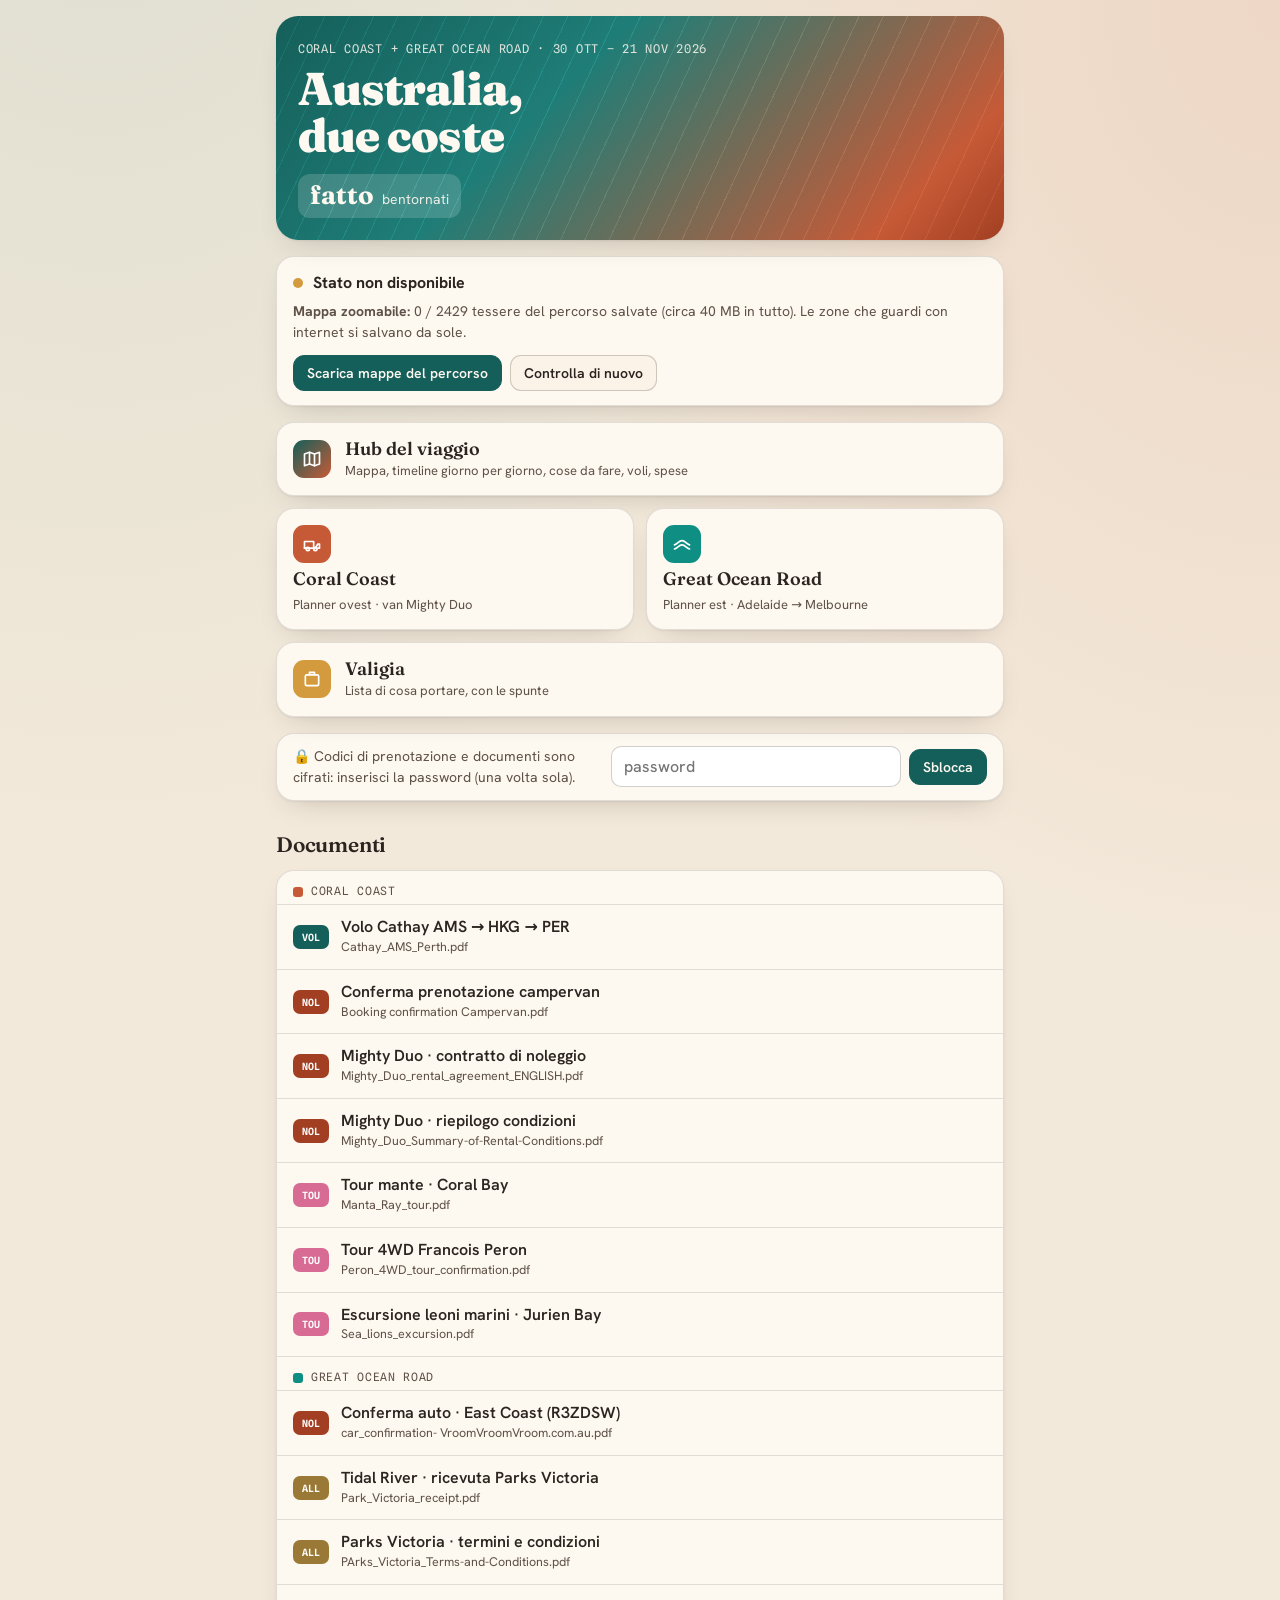
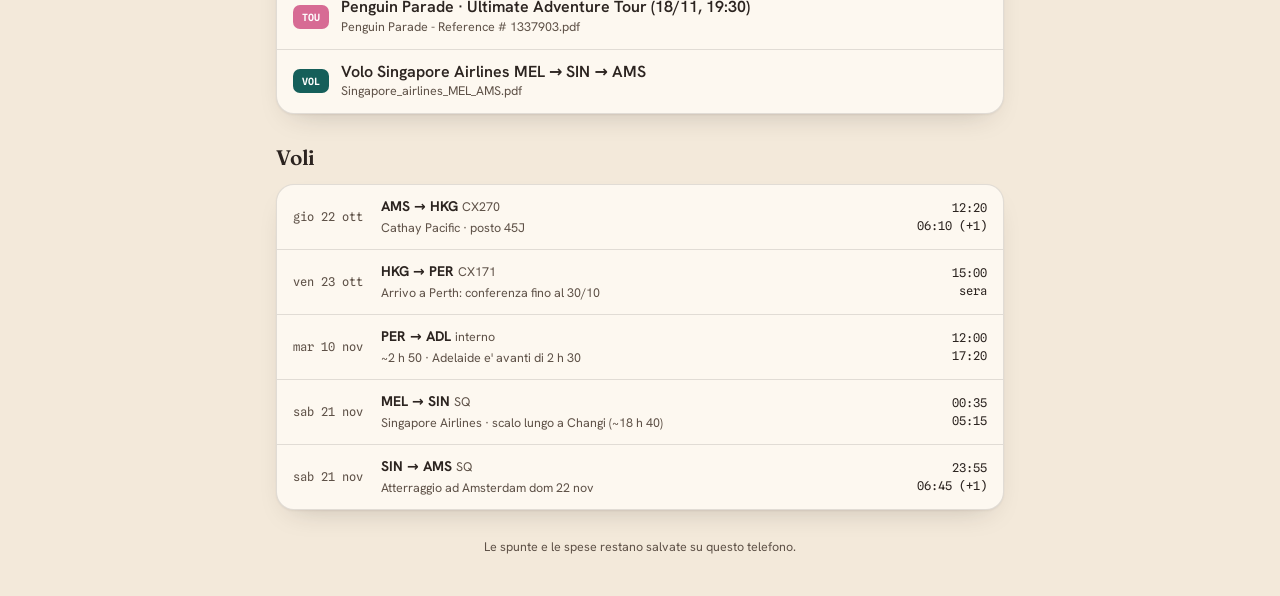
==== index.html @ a4b5073a "Add files via upload" ====
<!doctype html>
<html lang="it">
<head>
<meta charset="utf-8">
<meta name="viewport" content="width=device-width, initial-scale=1, viewport-fit=cover">
<title>Australia · due coste</title>
<meta name="description" content="Il viaggio in Australia: hub, planner, valigia e documenti, anche offline.">
<link rel="stylesheet" href="fonts/fonts.css">
<link rel="manifest" href="manifest.webmanifest">
<meta name="theme-color" content="#155f5a">
<meta name="apple-mobile-web-app-capable" content="yes">
<meta name="mobile-web-app-capable" content="yes">
<meta name="apple-mobile-web-app-status-bar-style" content="default">
<meta name="apple-mobile-web-app-title" content="Australia">
<link rel="apple-touch-icon" href="icons/apple-touch-icon.png">
<link rel="icon" href="icons/icon-192.png">
<!-- anteprima del link su WhatsApp / Telegram -->
<meta property="og:title" content="Australia · due coste">
<meta property="og:description" content="Coral Coast + Great Ocean Road · 30 ott – 21 nov 2026. Hub, planner, valigia e documenti, anche offline.">
<meta property="og:image" content="icons/icon-512.png">
<style>
  :root{
    --sand:#f3e9da;--paper:#fdf8f0;--paper-2:#fbf3e7;--ink:#2c2420;--ink-soft:#5e5147;
    --terra:#c65a37;--terra-deep:#a23f22;--teal:#1f7d77;--teal-map:#0f8f84;--teal-deep:#155f5a;
    --pink:#d76b94;--ochre:#d39b3e;--ok:#2f7d4f;
    --line:rgba(44,36,32,.13);--line-strong:rgba(44,36,32,.22);
    --shadow:0 1px 2px rgba(44,36,32,.06),0 12px 30px -16px rgba(44,36,32,.28);
  }
  *{box-sizing:border-box}
  body{margin:0;font-family:'Hanken Grotesk',system-ui,sans-serif;color:var(--ink);background-color:var(--sand);
    background-image:radial-gradient(120% 90% at 8% -10%, rgba(31,125,119,.10), transparent 55%),
      radial-gradient(120% 90% at 100% 0%, rgba(198,90,55,.13), transparent 50%);
    line-height:1.5;-webkit-font-smoothing:antialiased}
  .wrap{max-width:760px;margin:0 auto;padding:calc(16px + env(safe-area-inset-top)) 16px calc(40px + env(safe-area-inset-bottom))}
  a{color:var(--teal-deep)}
  h2{font-family:'Fraunces',Georgia,serif;font-weight:600;font-size:21px;margin:28px 0 10px;letter-spacing:-.01em}

  header.hero{position:relative;border-radius:22px;overflow:hidden;color:var(--paper);padding:24px 22px 22px;box-shadow:var(--shadow);
    background:linear-gradient(135deg,var(--teal-deep) 0%,var(--teal) 38%,var(--terra) 86%,var(--terra-deep) 100%)}
  header.hero::after{content:"";position:absolute;inset:0;opacity:.16;mix-blend-mode:overlay;pointer-events:none;
    background-image:repeating-linear-gradient(115deg,#fff 0 1px,transparent 1px 22px)}
  .hero > *{position:relative}
  .kicker{font-family:'Spline Sans Mono',monospace;font-size:12px;letter-spacing:.06em;text-transform:uppercase;opacity:.85}
  .hero h1{font-family:'Fraunces',Georgia,serif;font-weight:900;font-size:clamp(32px,9vw,46px);line-height:1.02;margin:8px 0 14px;letter-spacing:-.02em}
  .count{display:inline-flex;align-items:baseline;gap:8px;background:rgba(255,255,255,.16);border-radius:12px;padding:8px 12px}
  .count b{font-family:'Fraunces',Georgia,serif;font-size:26px;line-height:1}
  .count span{font-size:14px;opacity:.9}

  .card{background:var(--paper);border:1px solid var(--line);border-radius:18px;box-shadow:var(--shadow)}

  .tiles{display:grid;grid-template-columns:1fr 1fr;gap:12px;margin-top:16px}
  .tile{display:flex;flex-direction:column;gap:6px;padding:16px;text-decoration:none;color:var(--ink);min-height:122px;position:relative;overflow:hidden}
  .tile.big{grid-column:1 / -1;min-height:0}
  .tile .ic{width:38px;height:38px;border-radius:11px;display:flex;align-items:center;justify-content:center;color:#fff}
  .tile b{font-family:'Fraunces',Georgia,serif;font-weight:600;font-size:18px;line-height:1.15}
  .tile small{color:var(--ink-soft);font-size:13px;line-height:1.35}
  .tile:active{transform:scale(.985)}
  .tile.big{flex-direction:row;align-items:center;gap:14px}
  .tile.big .txt{display:flex;flex-direction:column;gap:2px}

  .status{margin-top:16px;padding:14px 16px}
  .status .row{display:flex;align-items:center;gap:10px}
  .dot{width:10px;height:10px;border-radius:50%;background:var(--ochre);flex:none}
  .dot.ok{background:var(--ok)} .dot.err{background:var(--terra)}
  .status b{font-weight:700}
  .status p{margin:6px 0 0;color:var(--ink-soft);font-size:14px}
  .bar{height:6px;background:var(--line);border-radius:6px;overflow:hidden;margin-top:10px;display:none}
  .bar i{display:block;height:100%;width:0;background:var(--teal-map);transition:width .3s}
  .btns{display:flex;gap:8px;flex-wrap:wrap;margin-top:12px}
  .btn{font:600 14px/1 'Hanken Grotesk',system-ui,sans-serif;border:1px solid var(--line-strong);background:var(--paper-2);color:var(--ink);
    border-radius:11px;padding:10px 13px;cursor:pointer}
  .btn.primary{background:var(--teal-deep);border-color:var(--teal-deep);color:var(--paper)}
  .btn[disabled]{opacity:.5}

  .install{margin-top:16px;padding:16px;border-color:rgba(198,90,55,.35);background:#fff6ee}
  .install h3{margin:0 0 6px;font-family:'Fraunces',Georgia,serif;font-weight:600;font-size:18px}
  .install ol{margin:6px 0 0;padding-left:20px}
  .install li{margin:4px 0}
  .install .sh{display:inline-block;vertical-align:-3px}

  ul.docs,ul.flights{list-style:none;margin:0;padding:0}
  ul.docs li + li, ul.flights li + li{border-top:1px solid var(--line)}
  ul.docs a{display:flex;align-items:center;gap:12px;padding:12px 16px;text-decoration:none;color:var(--ink)}
  .ki{flex:none;width:36px;height:24px;border-radius:7px;color:#fff;font:600 10px/24px 'Spline Sans Mono',monospace;text-align:center;text-transform:uppercase}
  .lb{display:block;font-weight:600;line-height:1.3}
  .dy{display:block;color:var(--ink-soft);font-size:12.5px}
  .leghead{display:flex;align-items:center;gap:8px;padding:12px 16px 4px;font-family:'Spline Sans Mono',monospace;font-size:11.5px;letter-spacing:.06em;text-transform:uppercase;color:var(--ink-soft)}
  .sw{width:10px;height:10px;border-radius:3px}
  ul.flights li{display:grid;grid-template-columns:78px 1fr auto;gap:10px;padding:11px 16px;align-items:center;font-size:14px}
  .fw{font-family:'Spline Sans Mono',monospace;font-size:12px;color:var(--ink-soft)}
  .fr{font-weight:700}
  .fn{color:var(--ink-soft);font-size:12.5px}
  .ft{text-align:right;font-family:'Spline Sans Mono',monospace;font-size:12px}
  .lockrow{display:flex;flex-wrap:wrap;align-items:center;gap:8px;padding:12px 16px;border-bottom:1px solid var(--line);font-size:14px;color:var(--ink-soft)}
  .lockrow .t{flex:1 1 180px}
  .lockrow input{flex:1 1 160px;min-width:0;font:500 16px/1.2 'Hanken Grotesk',system-ui,sans-serif;padding:10px 12px;border:1px solid var(--line-strong);border-radius:10px;background:#fff;color:var(--ink)}
  .lockrow .err{color:var(--terra-deep);flex-basis:100%}
  .lockcard{margin-top:16px}
  .lockcard .lockrow{border-bottom:0}
  .pren{display:flex;flex-direction:column;gap:10px}
  .pc{padding:14px 16px}
  .pc .top{display:flex;align-items:baseline;gap:8px;justify-content:space-between}
  .pc h3{margin:0;font-family:'Fraunces',Georgia,serif;font-weight:600;font-size:17px;line-height:1.2}
  .pc .who{color:var(--ink-soft);font-size:13px}
  .pc .when{margin-top:4px;font-family:'Spline Sans Mono',monospace;font-size:12.5px;color:var(--teal-deep)}
  .code{display:flex;align-items:center;gap:10px;margin:10px 0 6px;padding:8px 10px;background:var(--paper-2);border:1px dashed var(--line-strong);border-radius:10px}
  .code small{font-size:11px;letter-spacing:.06em;text-transform:uppercase;color:var(--ink-soft)}
  .code b{font-family:'Spline Sans Mono',monospace;font-size:19px;letter-spacing:.04em;flex:1;user-select:all;-webkit-user-select:all}
  .code button{font:600 13px/1 'Hanken Grotesk',system-ui,sans-serif;border:1px solid var(--line-strong);background:#fff;border-radius:8px;padding:7px 9px;color:var(--ink)}
  .pc ul{margin:6px 0 0;padding-left:18px;font-size:14px;color:var(--ink)}
  .pc li{margin:3px 0}
  .pc .acts{display:flex;gap:8px;flex-wrap:wrap;margin-top:10px}
  .pc .acts a{font:600 13.5px/1 'Hanken Grotesk',system-ui,sans-serif;text-decoration:none;color:var(--teal-deep);border:1px solid var(--line-strong);border-radius:9px;padding:8px 10px;background:#fff}
  .pc.west{border-left:4px solid var(--terra)} .pc.east{border-left:4px solid var(--teal-map)}
  .pnr{font-family:'Spline Sans Mono',monospace;font-size:11.5px;color:var(--teal-deep)}
  footer{margin-top:28px;color:var(--ink-soft);font-size:12.5px;text-align:center}
  @media (max-width:380px){ .tiles{grid-template-columns:1fr} }
</style>
</head>
<body>
<div class="wrap">

  <header class="hero">
    <div class="kicker" id="kicker">Coral Coast + Great Ocean Road</div>
    <h1>Australia,<br>due coste</h1>
    <div class="count" id="count"></div>
  </header>

  <div class="card install" id="install" hidden>
    <h3>Mettilo sulla schermata Home</h3>
    <div>Così si apre come un'app e funziona anche senza internet.</div>
    <ol>
      <li>Se sei dentro WhatsApp o Telegram, apri il link in <b>Safari</b> (menu <b>⋯</b> o icona della bussola → «Apri in Safari»).</li>
      <li>Tocca <b>Condividi</b> <svg class="sh" width="16" height="16" viewBox="0 0 24 24" fill="none" stroke="currentColor" stroke-width="2.2" stroke-linecap="round" stroke-linejoin="round"><path d="M12 3v12"/><path d="M7 8l5-5 5 5"/><path d="M5 13v6a2 2 0 0 0 2 2h10a2 2 0 0 0 2-2v-6"/></svg> → <b>Aggiungi alla schermata Home</b>.</li>
      <li>Apri l'icona <b>Australia</b> con internet e aspetta che qui sotto compaia <b>«Pronto offline»</b>.</li>
    </ol>
  </div>

  <div class="card status" id="status" hidden>
    <div class="row"><span class="dot" id="st-dot"></span><div><b id="st-title">Controllo…</b></div></div>
    <p id="st-text"></p>
    <div class="bar" id="st-bar"><i></i></div>
    <p id="map-text"></p>
    <div class="bar" id="map-bar"><i></i></div>
    <div class="btns">
      <button class="btn primary" id="map-btn">Scarica mappe del percorso</button>
      <button class="btn" id="recheck">Controlla di nuovo</button>
    </div>
  </div>

  <nav class="tiles" id="tiles">
    <a class="card tile big" href="hub/australia.html">
      <span class="ic" style="background:linear-gradient(135deg,var(--teal-deep),var(--terra))">
        <svg width="20" height="20" viewBox="0 0 24 24" fill="none" stroke="currentColor" stroke-width="2" stroke-linecap="round" stroke-linejoin="round"><path d="M9 4 3 6v14l6-2 6 2 6-2V4l-6 2-6-2z"/><path d="M9 4v14M15 6v14"/></svg>
      </span>
      <span class="txt"><b>Hub del viaggio</b><small>Mappa, timeline giorno per giorno, cose da fare, voli, spese</small></span>
    </a>
    <a class="card tile" href="Perth_coast/piano_viaggio_west_coast.html">
      <span class="ic" style="background:var(--terra)"><svg width="20" height="20" viewBox="0 0 24 24" fill="none" stroke="currentColor" stroke-width="2" stroke-linecap="round" stroke-linejoin="round"><path d="M3 17h13l3-5h2v5h-2"/><path d="M3 17V9h11v8"/><circle cx="7" cy="18" r="2"/><circle cx="16" cy="18" r="2"/></svg></span>
      <b>Coral Coast</b><small>Planner ovest · van Mighty Duo</small>
    </a>
    <a class="card tile" href="Adelaide_Melbourne/piano_viaggio_great_ocean_road.html">
      <span class="ic" style="background:var(--teal-map)"><svg width="20" height="20" viewBox="0 0 24 24" fill="none" stroke="currentColor" stroke-width="2" stroke-linecap="round" stroke-linejoin="round"><path d="M3 18c4-1 5-5 9-5s5 4 9 5"/><path d="M3 13c4-1 5-5 9-5s5 4 9 5"/></svg></span>
      <b>Great Ocean Road</b><small>Planner est · Adelaide → Melbourne</small>
    </a>
    <a class="card tile big" href="valigia/valigia.html">
      <span class="ic" style="background:var(--ochre)"><svg width="20" height="20" viewBox="0 0 24 24" fill="none" stroke="currentColor" stroke-width="2" stroke-linecap="round" stroke-linejoin="round"><rect x="4" y="7" width="16" height="13" rx="2"/><path d="M9 7V4h6v3"/></svg></span>
      <span class="txt"><b>Valigia</b><small>Lista di cosa portare, con le spunte</small></span>
    </a>
  </nav>

  <div class="card lockcard" id="lockcard" hidden><form class="lockrow" id="lockrow"></form></div>

  <section id="pren-wrap" hidden>
    <h2>Prenotazioni</h2>
    <div class="pren" id="pren"></div>
  </section>

  <h2>Documenti</h2>
  <div class="card"><ul class="docs" id="docs"></ul></div>

  <h2>Voli</h2>
  <div class="card"><ul class="flights" id="flights"></ul></div>

  <footer id="foot">Le spunte e le spese restano salvate su questo telefono.</footer>
</div>

<script src="hub/hub-geo.js"></script>
<script src="Documenti_cifrati/chiave.js"></script>
<script src="lib/doccrypt.js"></script>
<script>
(function(){
  var $ = function(s){ return document.querySelector(s); };
  var esc = function(s){ return String(s == null ? '' : s).replace(/[&<>"]/g, function(c){ return {'&':'&amp;','<':'&lt;','>':'&gt;','"':'&quot;'}[c]; }); };
  var ONLINE_SITE = /^https?:$/.test(location.protocol);
  var STANDALONE = navigator.standalone === true || (window.matchMedia && matchMedia('(display-mode: standalone)').matches);
  var IOS = /iPad|iPhone|iPod/.test(navigator.userAgent) || (navigator.platform === 'MacIntel' && navigator.maxTouchPoints > 1);

  /* ---------- testata ---------- */
  $('#kicker').textContent = HUB_CONFIG.kicker;
  var today = new Date(); today.setHours(0,0,0,0);
  var dep = new Date(HUB_CONFIG.departure.date + 'T00:00:00');
  var d1 = new Date(HUB_CONFIG.roadTripStart.date + 'T00:00:00');
  var end = new Date('2026-11-22T00:00:00');
  var days = function(a,b){ return Math.round((a - b) / 86400000); };
  var c = $('#count');
  if(today < dep){ var n = days(dep, today); c.innerHTML = '<b>' + n + '</b><span>' + (n === 1 ? 'giorno' : 'giorni') + ' alla partenza</span>'; }
  else if(today < d1){ c.innerHTML = '<b>' + days(d1, today) + '</b><span>giorni al road trip</span>'; }
  else if(today <= end){ c.innerHTML = '<b>Giorno ' + (days(today, d1) + 1) + '</b><span>del road trip</span>'; }
  else { c.innerHTML = '<b>fatto</b><span>bentornati</span>'; }

  /* ---------- documenti ---------- */
  var kinds = {volo:'#155f5a', noleggio:'#a23f22', tour:'#d76b94', alloggio:'#9a7836'};
  var docHref = function(file){
    var rel = 'Documenti/' + encodeURIComponent(file);
    /* sul PC (doppio clic) apre direttamente il PDF originale in Documenti/ */
    return ONLINE_SITE ? 'documento.html?f=' + encodeURIComponent(rel) : rel;
  };
  var html = '';
  HUB_CONFIG.legs.forEach(function(leg){
    var items = HUB_DOCS.filter(function(x){ return x.leg === leg.key; });
    if(!items.length) return;
    html += '<li class="leghead"><span class="sw" style="background:' + leg.color + '"></span>' + esc(leg.name) + '</li>';
    html += items.map(function(x){
      return '<li><a href="' + docHref(x.file) + '"><span class="ki" style="background:' + (kinds[x.kind] || '#5e5147') + '">' + esc(x.kind.slice(0,3)) + '</span>' +
        '<span><span class="lb">' + esc(x.label) + '</span><span class="dy">' + esc(x.file) + '</span></span></a></li>';
    }).join('');
  });
  $('#docs').innerHTML = html;

  /* ---------- voli ---------- */
  function renderFlights(list){
    $('#flights').innerHTML = list.map(function(f){
      return '<li><span class="fw">' + esc(f.when) + '</span><span><span class="fr">' + esc(f.from) + ' → ' + esc(f.to) + '</span> <span class="fn">' + esc(f.code) + '</span>' +
        (f.pnr ? ' <span class="pnr">· prenotazione ' + esc(f.pnr) + '</span>' : '') + '<br><span class="fn">' + esc(f.note) + '</span></span>' +
        '<span class="ft">' + esc(f.dep) + '<br>' + esc(f.arr) + '</span></li>';
    }).join('');
  }
  renderFlights(HUB_FLIGHTS);

  /* ---------- dati privati (cifrati): prenotazioni e voli completi ---------- */
  async function loadPrivate(){
    if(!ONLINE_SITE || !window.AusDocs || !AusDocs.isUnlocked()){ $('#pren-wrap').hidden = true; renderFlights(HUB_FLIGHTS); return; }
    var data;
    try{
      var r = await fetch('Documenti_cifrati/privato.json.enc'); if(!r.ok) throw new Error(r.status);
      data = JSON.parse(new TextDecoder().decode(await AusDocs.decrypt(await r.arrayBuffer())));
    }catch(e){ console.warn('dati privati non disponibili', e); return; }
    if(data.voli) renderFlights(data.voli);
    var legs = {}; HUB_CONFIG.legs.forEach(function(l){ legs[l.key] = l; });
    $('#pren').innerHTML = (data.prenotazioni || []).map(function(p, i){
      var tel = p.tel ? '<a href="tel:' + esc(p.tel.replace(/[^+0-9]/g, '')) + '">☎ ' + esc(p.tel) + '</a>' : '';
      var mail = p.contatto ? '<a href="mailto:' + esc(p.contatto) + '">✉ ' + esc(p.contatto) + '</a>' : '';
      var doc = p.doc ? '<a href="' + docHref(p.doc) + '">📄 Documento</a>' : '';
      return '<div class="card pc ' + esc(p.leg || '') + '"><div class="top"><h3>' + esc(p.titolo) + '</h3></div>' +
        '<div class="who">' + esc(p.chi || '') + '</div><div class="when">' + esc(p.quando || '') + '</div>' +
        (p.codice ? '<div class="code"><span><small>' + esc(p.codiceLabel || 'Codice') + '</small><br><b>' + esc(p.codice) + '</b></span><button type="button" data-copy="' + esc(p.codice) + '">Copia</button></div>' : '') +
        (p.righe && p.righe.length ? '<ul>' + p.righe.map(function(r){ return '<li>' + esc(r) + '</li>'; }).join('') + '</ul>' : '') +
        '<div class="acts">' + doc + tel + mail + '</div></div>';
    }).join('');
    $('#pren').querySelectorAll('[data-copy]').forEach(function(b){
      b.onclick = async function(){
        try{ await navigator.clipboard.writeText(b.dataset.copy); b.textContent = 'Copiato ✓'; }
        catch(e){ b.textContent = 'Tieni premuto sul codice'; }
        setTimeout(function(){ b.textContent = 'Copia'; }, 1800);
      };
    });
    $('#pren-wrap').hidden = !(data.prenotazioni && data.prenotazioni.length);
  }

  /* ---------- password dei documenti ---------- */
  function lockUI(err){
    var f = $('#lockrow'); if(!ONLINE_SITE || !window.AusDocs) return;
    $('#lockcard').hidden = false;
    loadPrivate();
    if(AusDocs.isUnlocked()){
      f.innerHTML = '<span class="t">🔓 Prenotazioni e documenti sbloccati su questo telefono.</span><button type="button" class="btn" id="relock">Blocca</button>';
      $('#relock').onclick = function(){ AusDocs.lock(); lockUI(); };
      f.onsubmit = null; return;
    }
    f.innerHTML = '<span class="t">🔒 Codici di prenotazione e documenti sono cifrati: inserisci la password (una volta sola).</span>' +
      '<input type="password" id="docpw" autocomplete="current-password" placeholder="password" required>' +
      '<button class="btn primary" type="submit">Sblocca</button>' + (err ? '<span class="err">' + err + '</span>' : '');
    f.onsubmit = async function(e){
      e.preventDefault(); var b = f.querySelector('button'); b.disabled = true; b.textContent = '…';
      var ok = false; try{ ok = await AusDocs.unlock($('#docpw').value); }catch(x){ console.error(x); }
      lockUI(ok ? null : 'Password sbagliata.');
    };
  }
  lockUI();

  if(!ONLINE_SITE){ $('#foot').textContent = 'Aperto dalla cartella del PC: la modalità offline funziona solo dal sito.'; return; }

  /* ---------- istruzioni iPhone ---------- */
  if(IOS && !STANDALONE) $('#install').hidden = false;
  if(!('serviceWorker' in navigator) || !window.caches) return;
  $('#status').hidden = false;

  /* ---------- stato offline ---------- */
  var bar = function(id, frac){ var b = $(id); b.style.display = frac == null ? 'none' : 'block'; if(frac != null) b.firstElementChild.style.width = Math.round(frac * 100) + '%'; };
  var mb = function(bytes){ return (bytes / 1048576).toLocaleString('it-IT', {maximumFractionDigits: 1}) + ' MB'; };
  var timer = null;

  async function checkFiles(){
    var manifest = null;
    try{ manifest = await (await fetch('precache.json', {cache: 'no-store'})).json(); }catch(e){}
    var keys = (await caches.keys()).filter(function(k){ return k.indexOf('aus-pre-') === 0; });
    if(!manifest && keys.length){ var r = await caches.match('precache.json'); if(r) manifest = await r.json(); }
    if(!manifest){ $('#st-title').textContent = 'Stato non disponibile'; return false; }
    var cacheName = 'aus-pre-' + manifest.version;
    var have = 0;
    if(keys.indexOf(cacheName) >= 0){
      var cache = await caches.open(cacheName);
      var present = new Set((await cache.keys()).map(function(r){ return r.url; }));
      manifest.files.forEach(function(f){ if(present.has(new URL(f.url, location.href).href)) have++; });
    }
    var tot = manifest.files.length, dot = $('#st-dot');
    if(have === tot){
      dot.className = 'dot ok';
      $('#st-title').textContent = 'Pronto offline';
      $('#st-text').textContent = tot + ' file salvati sul telefono (' + mb(manifest.bytes) + '): pagine, dati, documenti cifrati. Versione ' + manifest.version + '.';
      bar('#st-bar', null); return true;
    }
    dot.className = 'dot';
    $('#st-title').textContent = have ? 'Sto salvando per l\'offline…' : (navigator.onLine ? 'Preparazione offline…' : 'Non ancora salvato');
    $('#st-text').textContent = have + ' / ' + tot + ' file · resta su questa pagina con internet finché non vedi «Pronto offline».';
    bar('#st-bar', have / tot);
    return false;
  }
  function poll(){ clearInterval(timer); var n = 0; timer = setInterval(async function(){ if(await checkFiles() || ++n > 180) clearInterval(timer); }, 1500); checkFiles(); }
  poll();
  $('#recheck').onclick = async function(){
    var reg = await navigator.serviceWorker.getRegistration();
    if(reg){ try{ await reg.update(); }catch(e){} }
    poll(); countTiles();
  };
  navigator.serviceWorker.addEventListener('controllerchange', poll);

  /* ---------- mappe offline (tessere Esri lungo il percorso) ---------- */
  var TILE = 'https://server.arcgisonline.com/ArcGIS/rest/services/World_Street_Map/MapServer/tile/';
  function tilePlan(){
    var pts = [];
    Object.keys(HUB_GEO).forEach(function(k){ var v = HUB_GEO[k]; var ll = Array.isArray(v) ? v : (v && v.ll); if(ll) pts.push(ll); });
    Object.keys(HUB_VIA || {}).forEach(function(d){ Object.keys(HUB_VIA[d]).forEach(function(i){ HUB_VIA[d][i].forEach(function(ll){ pts.push(ll); }); }); });
    var lon2x = function(lon,z){ return Math.floor((lon + 180) / 360 * Math.pow(2, z)); };
    var lat2y = function(lat,z){ var r = lat * Math.PI / 180; return Math.floor((1 - Math.log(Math.tan(r) + 1 / Math.cos(r)) / Math.PI) / 2 * Math.pow(2, z)); };
    var set = new Set(), add = function(z,x,y){ set.add(z + '/' + y + '/' + x); };
    var box = function(z,w,s,e,n){ for(var x = lon2x(w,z); x <= lon2x(e,z); x++) for(var y = lat2y(n,z); y <= lat2y(s,z); y++) add(z,x,y); };
    for(var z = 3; z <= 6; z++) box(z, 112, -44, 154, -9);
    [pts.filter(function(p){ return p[1] < 130; }), pts.filter(function(p){ return p[1] >= 130; })].forEach(function(g){
      if(!g.length) return;
      var la = g.map(function(p){ return p[0]; }), lo = g.map(function(p){ return p[1]; });
      for(var z = 7; z <= 8; z++) box(z, Math.min.apply(0, lo) - .4, Math.min.apply(0, la) - .4, Math.max.apply(0, lo) + .4, Math.max.apply(0, la) + .4);
    });
    var R = {9:0, 10:0, 11:1, 12:1, 13:1};
    pts.forEach(function(p){ for(var z = 9; z <= 13; z++){ var cx = lon2x(p[1], z), cy = lat2y(p[0], z), r = R[z];
      for(var dx = -r; dx <= r; dx++) for(var dy = -r; dy <= r; dy++) add(z, cx + dx, cy + dy); } });
    return Array.from(set).map(function(t){ return TILE + t; });
  }
  var PLAN = tilePlan();
  var running = false, stop = false;

  async function countTiles(){
    var cache = await caches.open('aus-tiles-v1');
    var have = new Set((await cache.keys()).map(function(r){ return r.url; }));
    var inPlan = PLAN.filter(function(u){ return have.has(u); }).length;
    if(!running){
      $('#map-text').innerHTML = '<b>Mappa zoomabile:</b> ' + (inPlan >= PLAN.length
        ? 'percorso salvato (' + PLAN.length + ' tessere, tutte le tappe fino a zoom città).'
        : inPlan + ' / ' + PLAN.length + ' tessere del percorso salvate (circa 40 MB in tutto). Le zone che guardi con internet si salvano da sole.');
      $('#map-btn').textContent = inPlan >= PLAN.length ? 'Mappe salvate ✓' : (inPlan ? 'Completa mappe del percorso' : 'Scarica mappe del percorso');
      $('#map-btn').disabled = inPlan >= PLAN.length;
    }
    return have;
  }
  countTiles();

  $('#map-btn').onclick = async function(){
    if(running){ stop = true; return; }
    if(!navigator.onLine){ window.pwaToast && pwaToast('Serve internet (meglio il Wi-Fi) per scaricare le mappe.', null, null, 3500); return; }
    running = true; stop = false; this.textContent = 'Interrompi';
    var cache = await caches.open('aus-tiles-v1');
    var have = new Set((await cache.keys()).map(function(r){ return r.url; }));
    var todo = PLAN.filter(function(u){ return !have.has(u); });
    var done = 0, fail = 0, mode = 'cors';
    async function one(u){
      for(var attempt = 0; attempt < 2; attempt++){
        try{
          var r = await fetch(u, {mode: mode});
          if(r.ok || r.type === 'opaque'){ await cache.put(u, r); return; }
        }catch(e){ if(mode === 'cors') mode = 'no-cors'; }
      }
      fail++;
    }
    var i = 0;
    async function worker(){ while(i < todo.length && !stop){ var u = todo[i++]; await one(u); done++;
      if(done % 10 === 0 || done === todo.length){ $('#map-text').innerHTML = '<b>Mappa:</b> scarico… ' + done + ' / ' + todo.length; bar('#map-bar', done / todo.length); } } }
    await Promise.all([worker(), worker(), worker(), worker()]);
    running = false; bar('#map-bar', null);
    await countTiles();
    if(fail) window.pwaToast && pwaToast(fail + ' tessere non scaricate: riprova più tardi.', null, null, 4000);
  };
})();
</script>
<script src="pwa.js" defer></script>
</body>
</html>
---- fonts/fonts.css ----
/* Font in locale: funzionano anche offline (prima venivano da Google Fonts) */
@font-face{font-family:'Fraunces';font-style:normal;font-display:swap;font-weight:100 900;src:url(fraunces-latin-opsz-normal.woff2) format('woff2-variations'),url(fraunces-latin-opsz-normal.woff2) format('woff2')}
@font-face{font-family:'Fraunces';font-style:italic;font-display:swap;font-weight:100 900;src:url(fraunces-latin-opsz-italic.woff2) format('woff2-variations'),url(fraunces-latin-opsz-italic.woff2) format('woff2')}
@font-face{font-family:'Hanken Grotesk';font-style:normal;font-display:swap;font-weight:400;src:url(hanken-grotesk-latin-400-normal.woff2) format('woff2')}
@font-face{font-family:'Hanken Grotesk';font-style:normal;font-display:swap;font-weight:500;src:url(hanken-grotesk-latin-500-normal.woff2) format('woff2')}
@font-face{font-family:'Hanken Grotesk';font-style:normal;font-display:swap;font-weight:600;src:url(hanken-grotesk-latin-600-normal.woff2) format('woff2')}
@font-face{font-family:'Hanken Grotesk';font-style:normal;font-display:swap;font-weight:700;src:url(hanken-grotesk-latin-700-normal.woff2) format('woff2')}
@font-face{font-family:'Hanken Grotesk';font-style:normal;font-display:swap;font-weight:800 900;src:url(hanken-grotesk-latin-700-normal.woff2) format('woff2')}
@font-face{font-family:'Spline Sans Mono';font-style:normal;font-display:swap;font-weight:400;src:url(spline-sans-mono-latin-400-normal.woff2) format('woff2')}
@font-face{font-family:'Spline Sans Mono';font-style:normal;font-display:swap;font-weight:500;src:url(spline-sans-mono-latin-500-normal.woff2) format('woff2')}
@font-face{font-family:'Spline Sans Mono';font-style:normal;font-display:swap;font-weight:600;src:url(spline-sans-mono-latin-600-normal.woff2) format('woff2')}
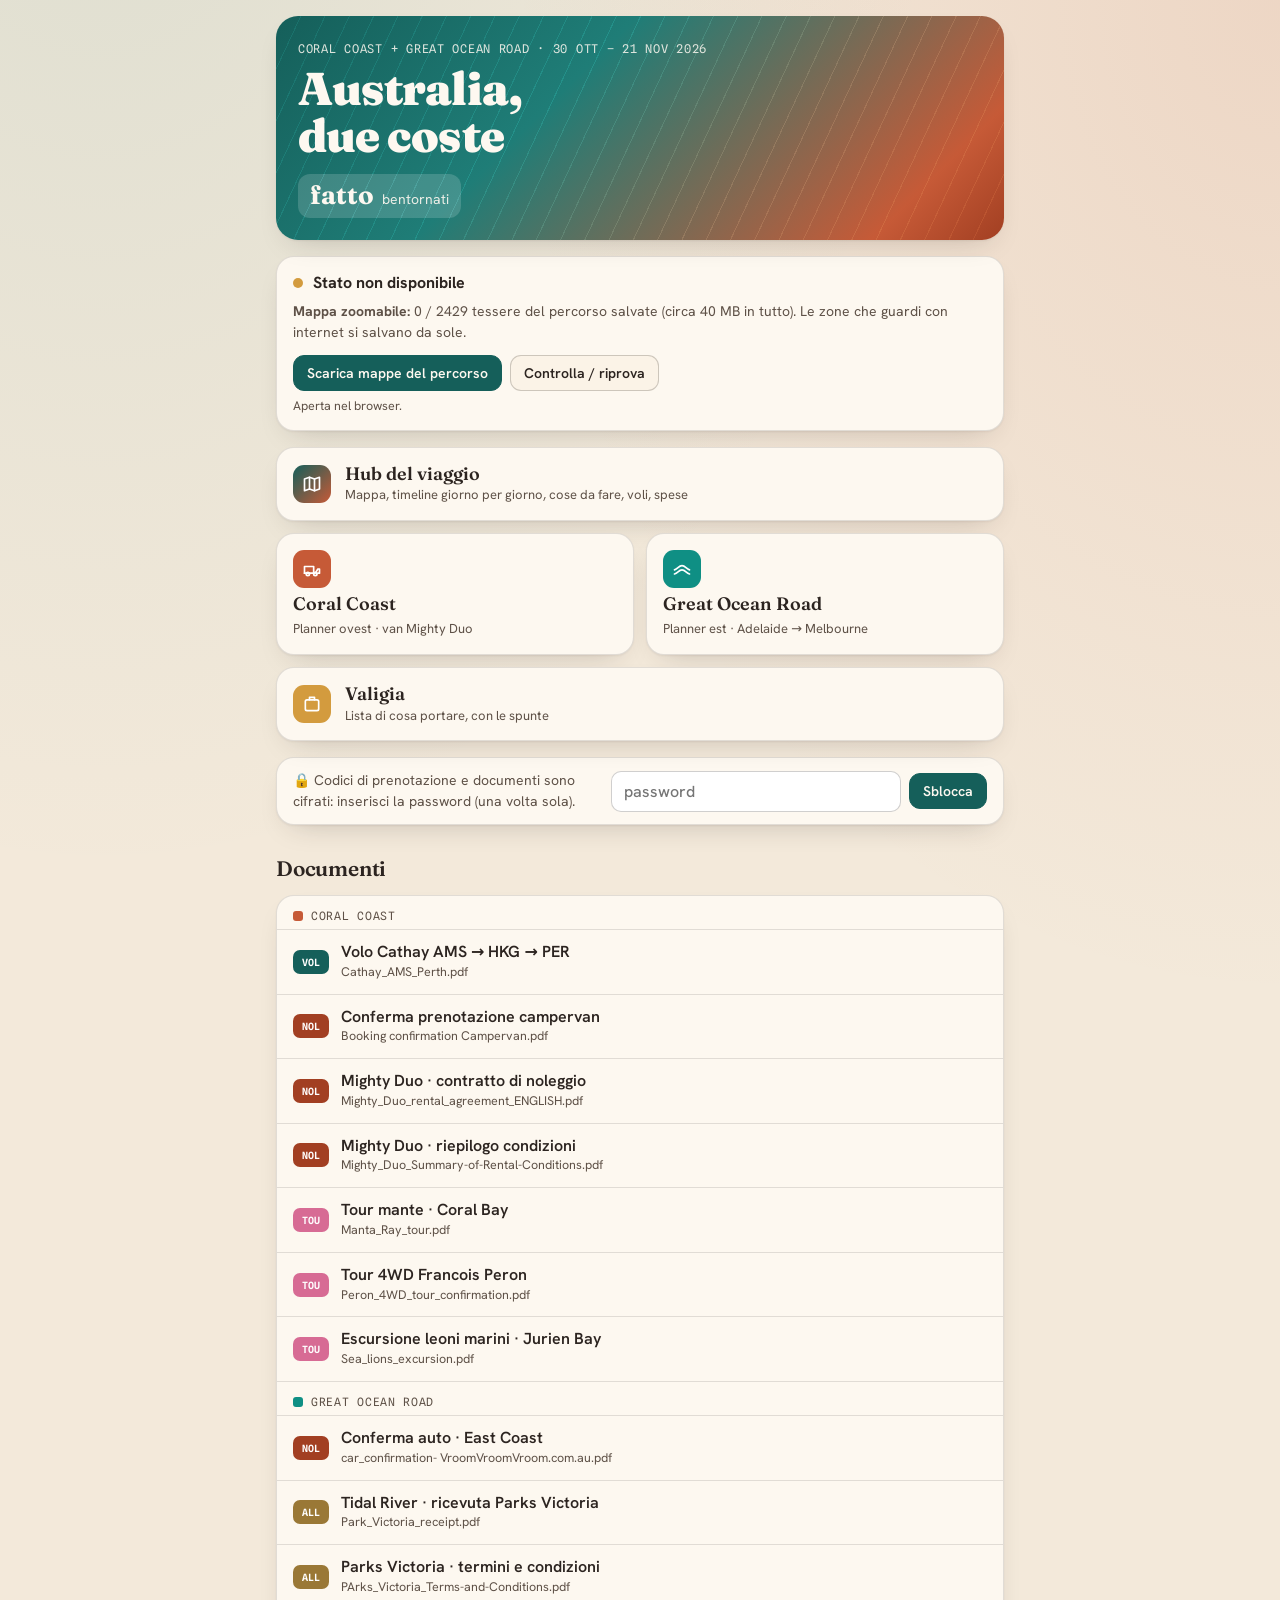
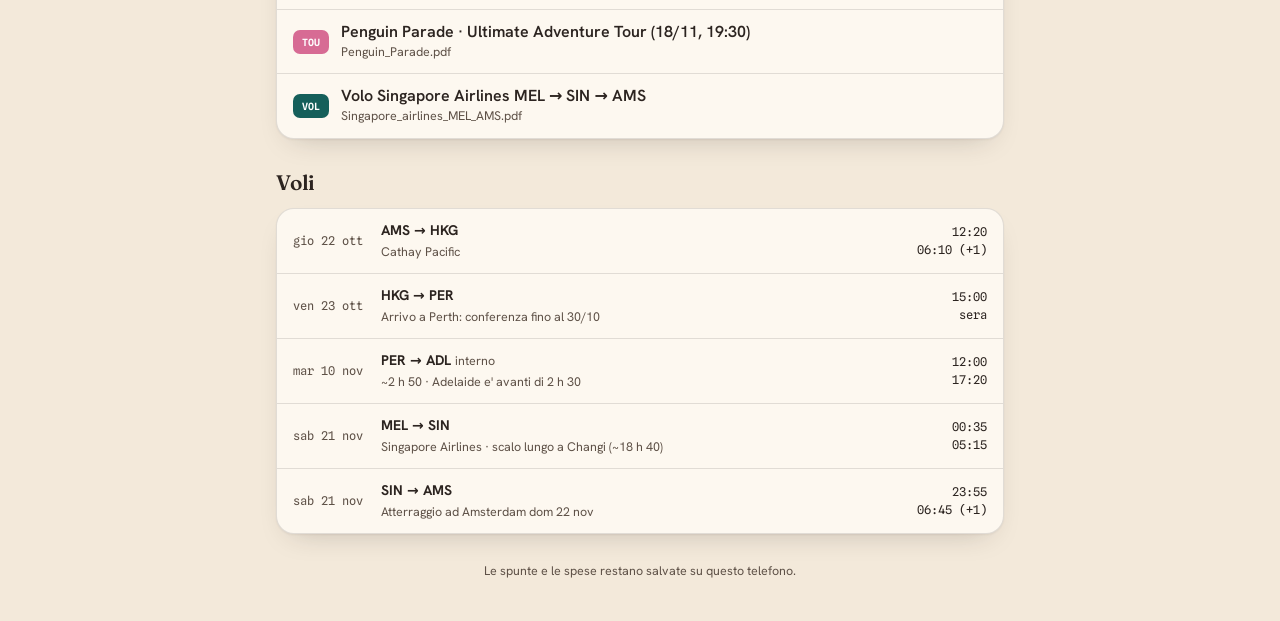
==== commit a0df2164: "Add files via upload" ====
--- a/index.html
+++ b/index.html
@@ -144,8 +144,9 @@
     <div class="bar" id="map-bar"><i></i></div>
     <div class="btns">
       <button class="btn primary" id="map-btn">Scarica mappe del percorso</button>
-      <button class="btn" id="recheck">Controlla di nuovo</button>
+      <button class="btn" id="recheck">Controlla / riprova</button>
     </div>
+    <p id="mode" style="font-size:12.5px"></p>
   </div>
 
   <nav class="tiles" id="tiles">
@@ -293,8 +294,18 @@
 
   /* ---------- istruzioni iPhone ---------- */
   if(IOS && !STANDALONE) $('#install').hidden = false;
-  if(!('serviceWorker' in navigator) || !window.caches) return;
   $('#status').hidden = false;
+  var BLOCKED = 'Su iPhone: Impostazioni → App → Safari → Avanzate → disattiva «Blocca tutti i cookie», e non usare la Navigazione privata. Poi elimina l\'icona dalla Home e aggiungila di nuovo.';
+  function showError(msg){
+    $('#st-dot').className = 'dot err';
+    $('#st-title').textContent = 'Offline non disponibile su questo telefono';
+    $('#st-text').textContent = msg + ' ' + BLOCKED;
+    $('#map-btn').disabled = true;
+  }
+  $('#mode').textContent = STANDALONE ? 'Aperta come app dalla schermata Home ✓' :
+    (IOS ? 'Aperta in Safari: per l\'offline usa l\'icona sulla schermata Home (vedi sopra).' : 'Aperta nel browser.');
+  if(!('serviceWorker' in navigator) || !window.caches){ showError('Questo browser non permette di salvare il sito.'); return; }
+  if(window.pwaSW) window.pwaSW.catch(function(){ showError('Il telefono ha bloccato il salvataggio (' + (window.pwaError || 'errore') + ').'); });
 
   /* ---------- stato offline ---------- */
   var bar = function(id, frac){ var b = $(id); b.style.display = frac == null ? 'none' : 'block'; if(frac != null) b.firstElementChild.style.width = Math.round(frac * 100) + '%'; };
@@ -302,6 +313,10 @@
   var timer = null;
 
   async function checkFiles(){
+    try{ return await checkFilesInner(); }
+    catch(e){ console.error(e); showError('Non riesco a leggere i dati salvati (' + e.name + ').'); return true; }
+  }
+  async function checkFilesInner(){
     var manifest = null;
     try{ manifest = await (await fetch('precache.json', {cache: 'no-store'})).json(); }catch(e){}
     var keys = (await caches.keys()).filter(function(k){ return k.indexOf('aus-pre-') === 0; });
@@ -323,7 +338,7 @@
     }
     dot.className = 'dot';
     $('#st-title').textContent = have ? 'Sto salvando per l\'offline…' : (navigator.onLine ? 'Preparazione offline…' : 'Non ancora salvato');
-    $('#st-text').textContent = have + ' / ' + tot + ' file · resta su questa pagina con internet finché non vedi «Pronto offline».';
+    $('#st-text').textContent = have + ' / ' + tot + ' file · resta su questa pagina con internet finché non vedi «Pronto offline». Se si blocca, tocca «Controlla / riprova».';
     bar('#st-bar', have / tot);
     return false;
   }
@@ -331,7 +346,7 @@
   poll();
   $('#recheck').onclick = async function(){
     var reg = await navigator.serviceWorker.getRegistration();
-    if(reg){ try{ await reg.update(); }catch(e){} }
+    if(reg){ try{ await reg.update(); }catch(e){} if(reg.active) reg.active.postMessage('topup'); }
     poll(); countTiles();
   };
   navigator.serviceWorker.addEventListener('controllerchange', poll);
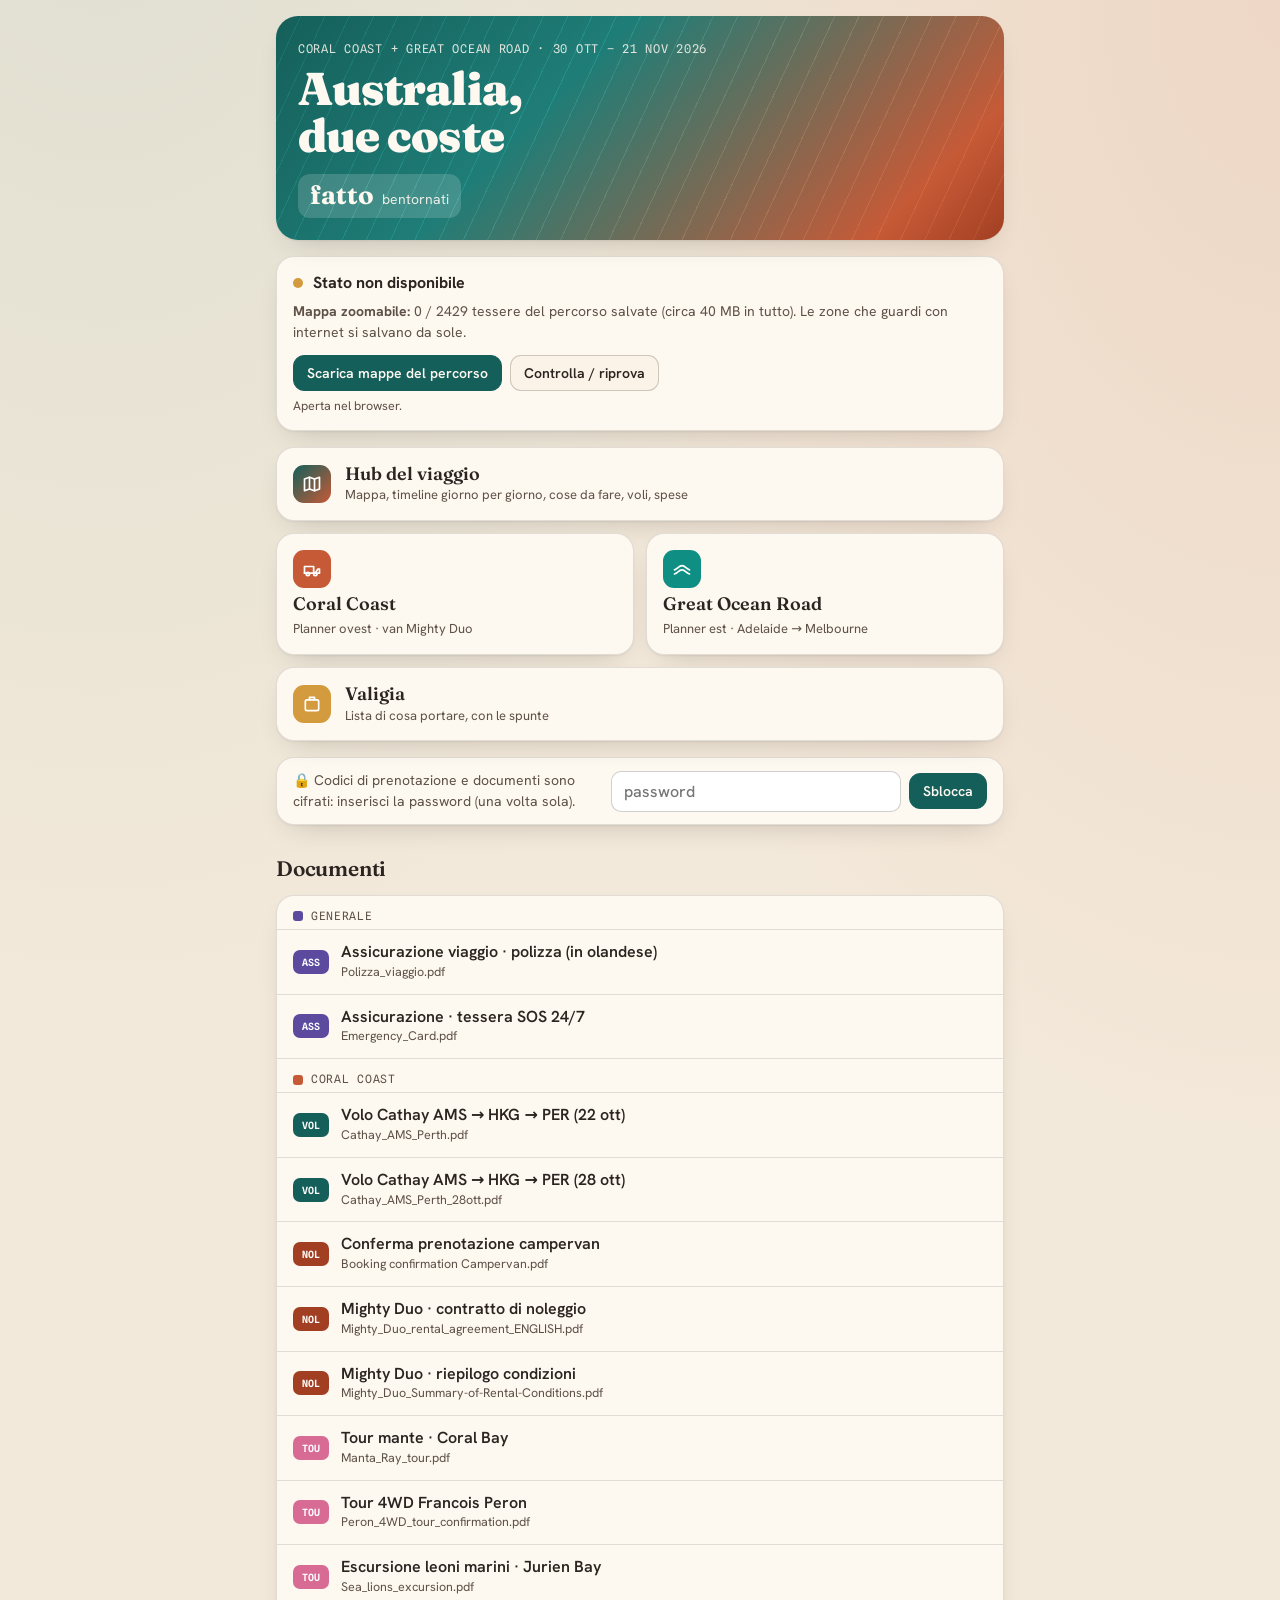
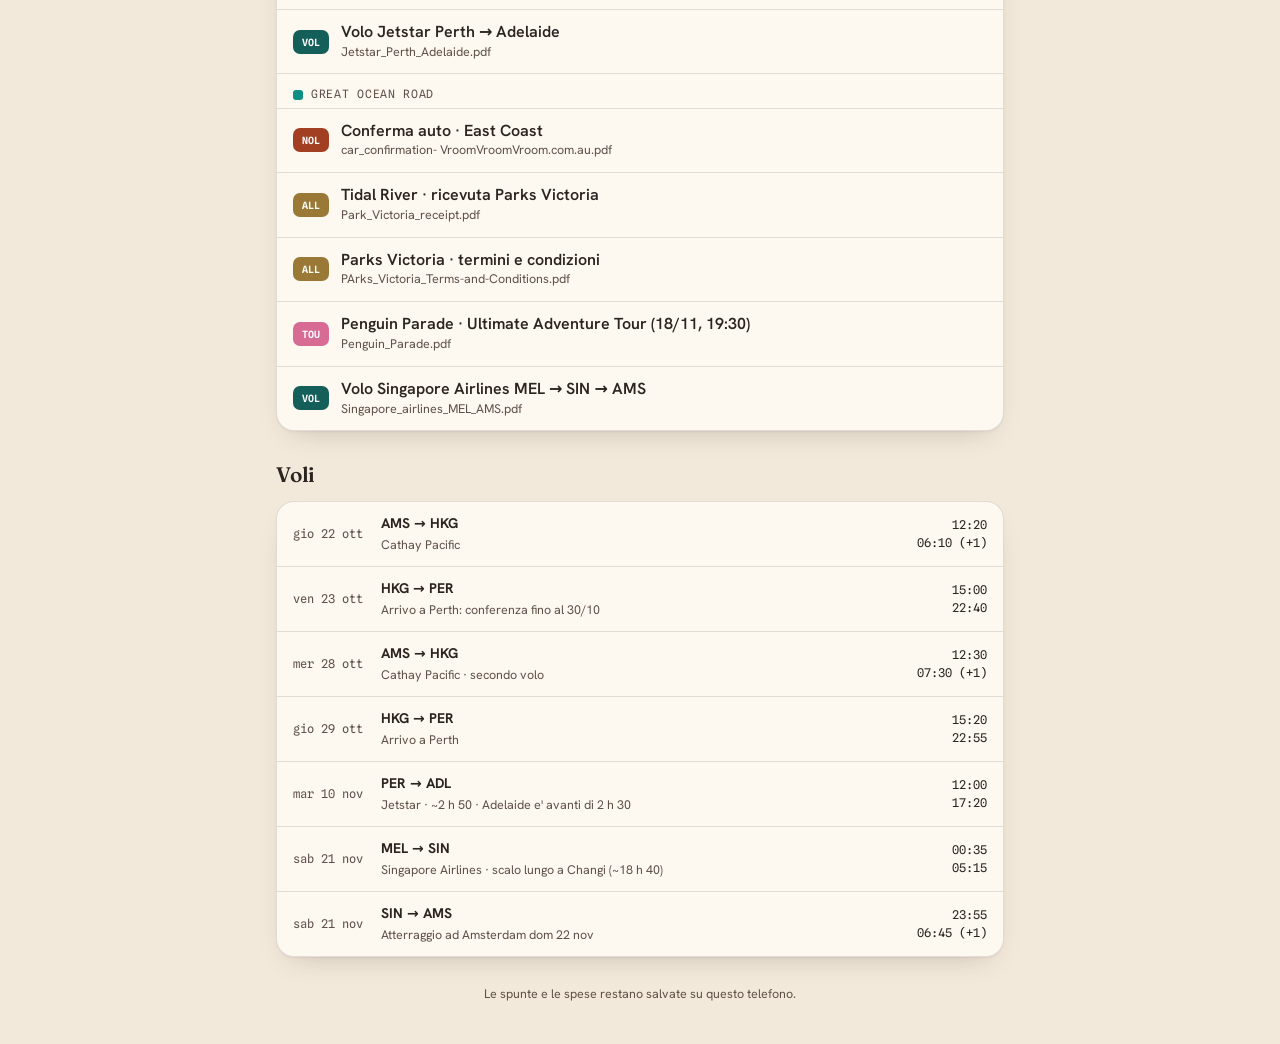
==== commit 530a3705: "Add files via upload" ====
--- a/index.html
+++ b/index.html
@@ -111,7 +111,7 @@
   .pc li{margin:3px 0}
   .pc .acts{display:flex;gap:8px;flex-wrap:wrap;margin-top:10px}
   .pc .acts a{font:600 13.5px/1 'Hanken Grotesk',system-ui,sans-serif;text-decoration:none;color:var(--teal-deep);border:1px solid var(--line-strong);border-radius:9px;padding:8px 10px;background:#fff}
-  .pc.west{border-left:4px solid var(--terra)} .pc.east{border-left:4px solid var(--teal-map)}
+  .pc.west{border-left:4px solid var(--terra)} .pc.east{border-left:4px solid var(--teal-map)} .pc.gen{border-left:4px solid #5b4a9e}
   .pnr{font-family:'Spline Sans Mono',monospace;font-size:11.5px;color:var(--teal-deep)}
   footer{margin-top:28px;color:var(--ink-soft);font-size:12.5px;text-align:center}
   @media (max-width:380px){ .tiles{grid-template-columns:1fr} }
@@ -211,14 +211,15 @@
   else { c.innerHTML = '<b>fatto</b><span>bentornati</span>'; }
 
   /* ---------- documenti ---------- */
-  var kinds = {volo:'#155f5a', noleggio:'#a23f22', tour:'#d76b94', alloggio:'#9a7836'};
+  var kinds = {volo:'#155f5a', noleggio:'#a23f22', tour:'#d76b94', alloggio:'#9a7836', assicurazione:'#5b4a9e'};
   var docHref = function(file){
     var rel = 'Documenti/' + encodeURIComponent(file);
     /* sul PC (doppio clic) apre direttamente il PDF originale in Documenti/ */
     return ONLINE_SITE ? 'documento.html?f=' + encodeURIComponent(rel) : rel;
   };
   var html = '';
-  HUB_CONFIG.legs.forEach(function(leg){
+  var groups = [{key:'all', name:'Generale', color:'#5b4a9e'}].concat(HUB_CONFIG.legs);
+  groups.forEach(function(leg){
     var items = HUB_DOCS.filter(function(x){ return x.leg === leg.key; });
     if(!items.length) return;
     html += '<li class="leghead"><span class="sw" style="background:' + leg.color + '"></span>' + esc(leg.name) + '</li>';
@@ -250,6 +251,7 @@
     if(data.voli) renderFlights(data.voli);
     var legs = {}; HUB_CONFIG.legs.forEach(function(l){ legs[l.key] = l; });
     $('#pren').innerHTML = (data.prenotazioni || []).map(function(p, i){
+      if(p.leg === 'all') p.leg = 'gen';
       var tel = p.tel ? '<a href="tel:' + esc(p.tel.replace(/[^+0-9]/g, '')) + '">☎ ' + esc(p.tel) + '</a>' : '';
       var mail = p.contatto ? '<a href="mailto:' + esc(p.contatto) + '">✉ ' + esc(p.contatto) + '</a>' : '';
       var doc = p.doc ? '<a href="' + docHref(p.doc) + '">📄 Documento</a>' : '';
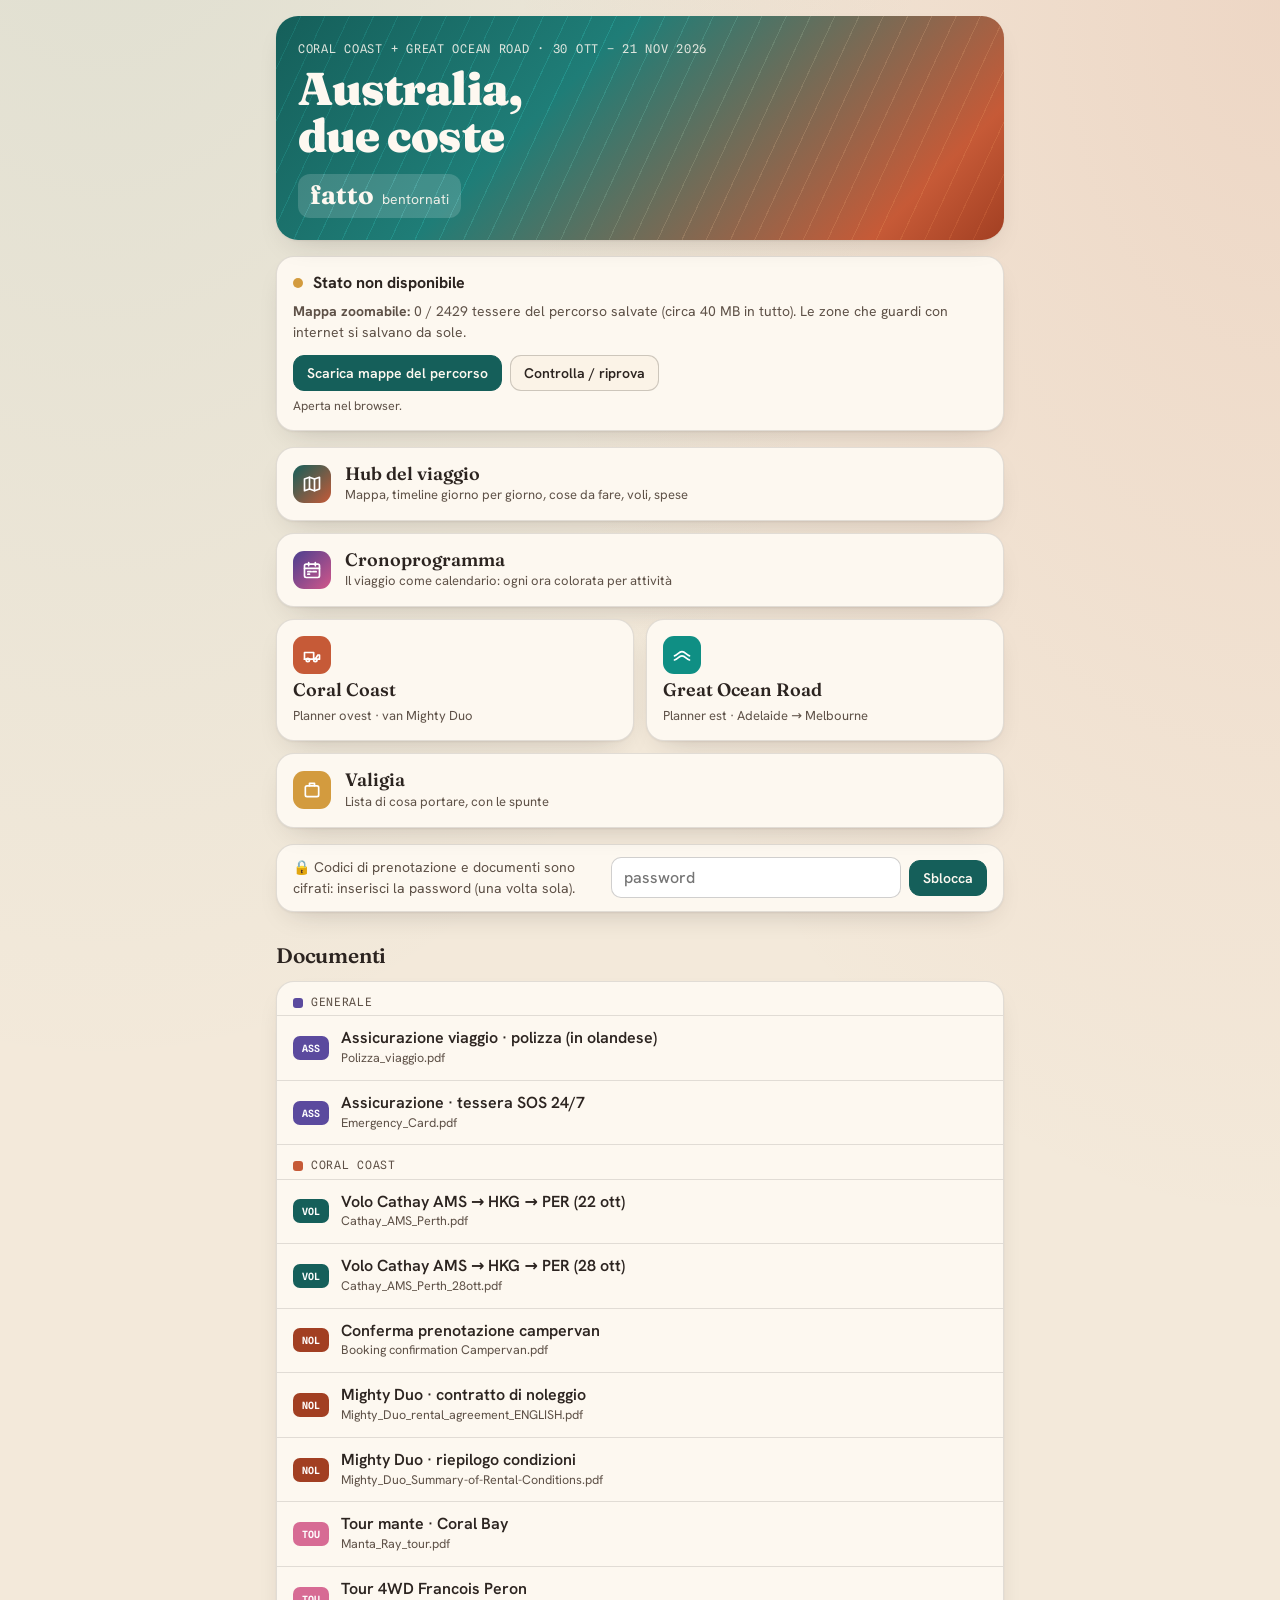
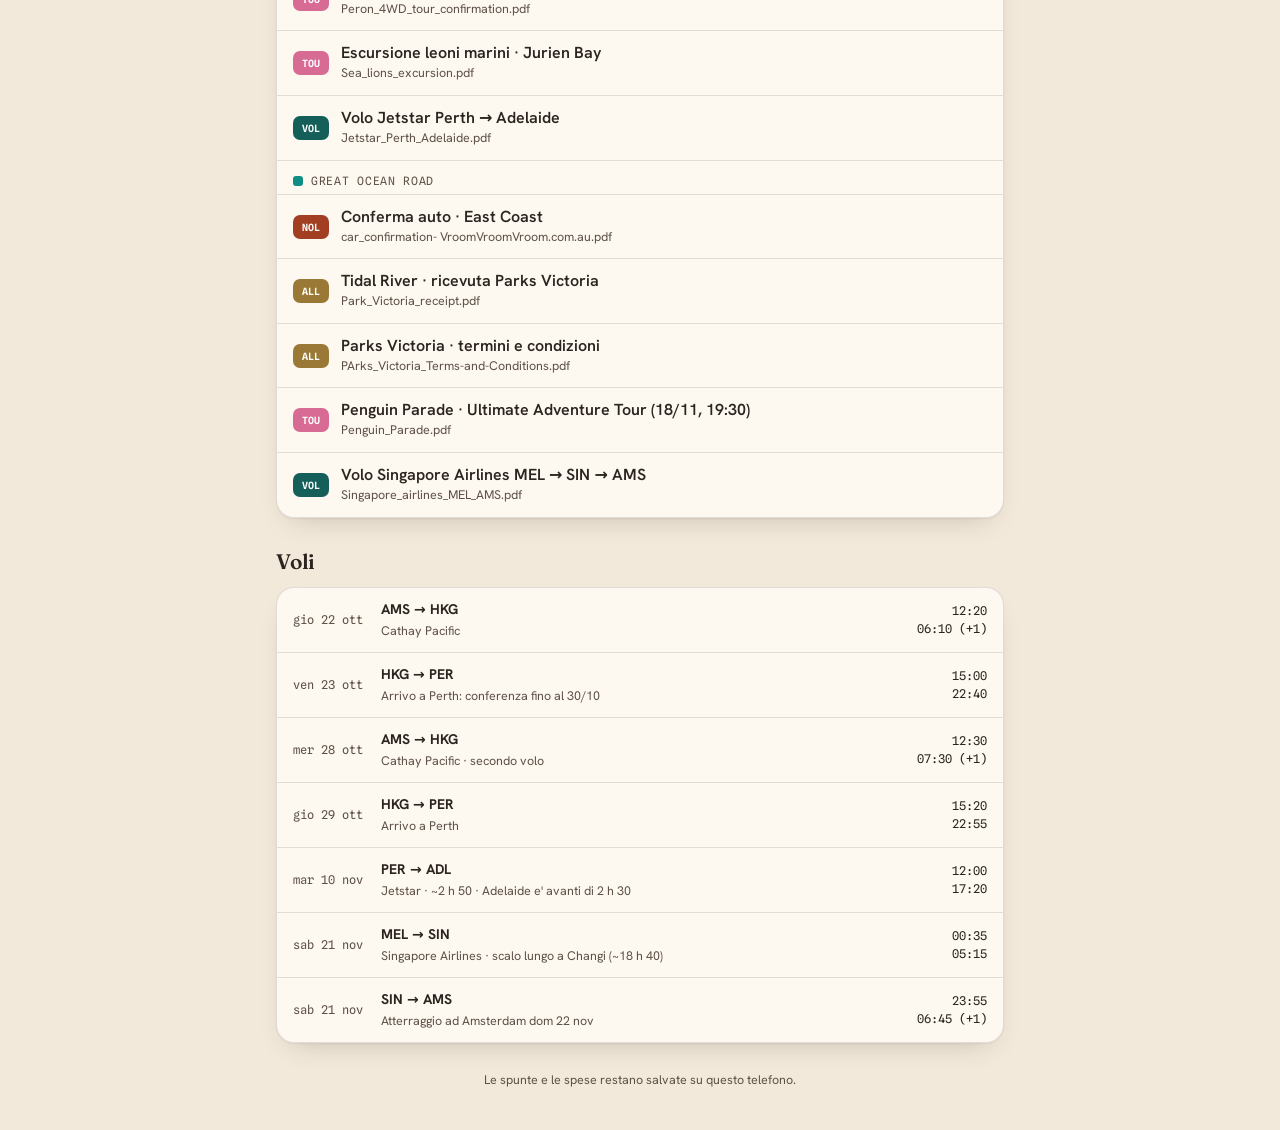
==== commit 47fd865b: "Add files via upload" ====
--- a/index.html
+++ b/index.html
@@ -156,6 +156,12 @@
       </span>
       <span class="txt"><b>Hub del viaggio</b><small>Mappa, timeline giorno per giorno, cose da fare, voli, spese</small></span>
     </a>
+    <a class="card tile big" href="calendario/calendario.html">
+      <span class="ic" style="background:linear-gradient(135deg,#4b3f8f,#d2568a)">
+        <svg width="20" height="20" viewBox="0 0 24 24" fill="none" stroke="currentColor" stroke-width="2" stroke-linecap="round" stroke-linejoin="round"><rect x="3" y="5" width="18" height="16" rx="2"/><path d="M3 10h18M8 3v4M16 3v4"/><path d="M7 14h4M13 14h4M7 17h2"/></svg>
+      </span>
+      <span class="txt"><b>Cronoprogramma</b><small>Il viaggio come calendario: ogni ora colorata per attività</small></span>
+    </a>
     <a class="card tile" href="Perth_coast/piano_viaggio_west_coast.html">
       <span class="ic" style="background:var(--terra)"><svg width="20" height="20" viewBox="0 0 24 24" fill="none" stroke="currentColor" stroke-width="2" stroke-linecap="round" stroke-linejoin="round"><path d="M3 17h13l3-5h2v5h-2"/><path d="M3 17V9h11v8"/><circle cx="7" cy="18" r="2"/><circle cx="16" cy="18" r="2"/></svg></span>
       <b>Coral Coast</b><small>Planner ovest · van Mighty Duo</small>
